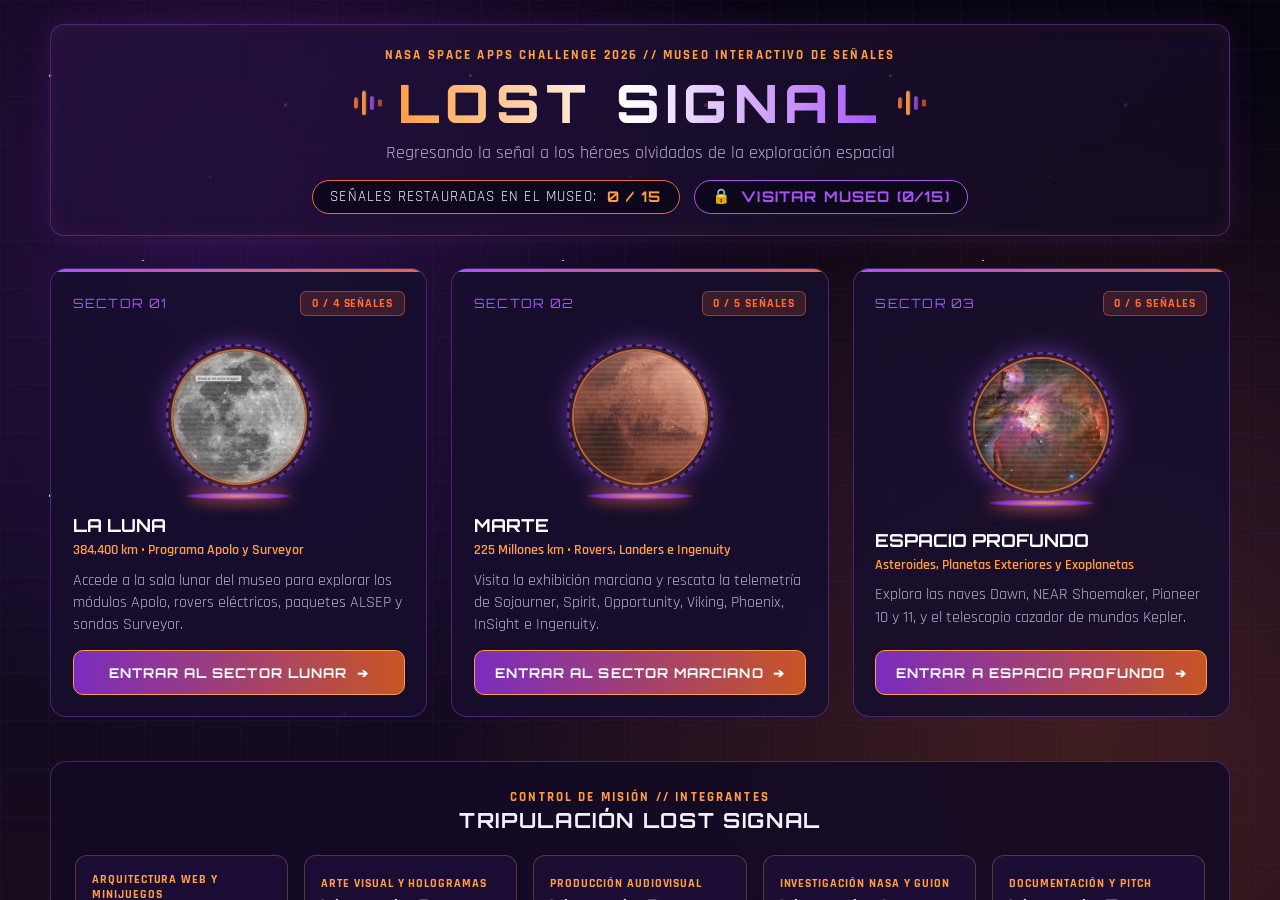
==== index.html @ a931e3d7 "Normaliza nombres de carpetas a minusculas para produccion" ====
<!DOCTYPE html>
<html lang="es">
<head>
    <meta charset="UTF-8">
    <meta http-equiv="refresh" content="0; url=Html/index.html">
    <title>Redirigiendo a Lost Signal...</title>
</head>
<body>
    <p>Cargando misión... Si no redirige automáticamente, <a href="Html/index.html">haz clic aquí</a>.</p>
</body>
</html>
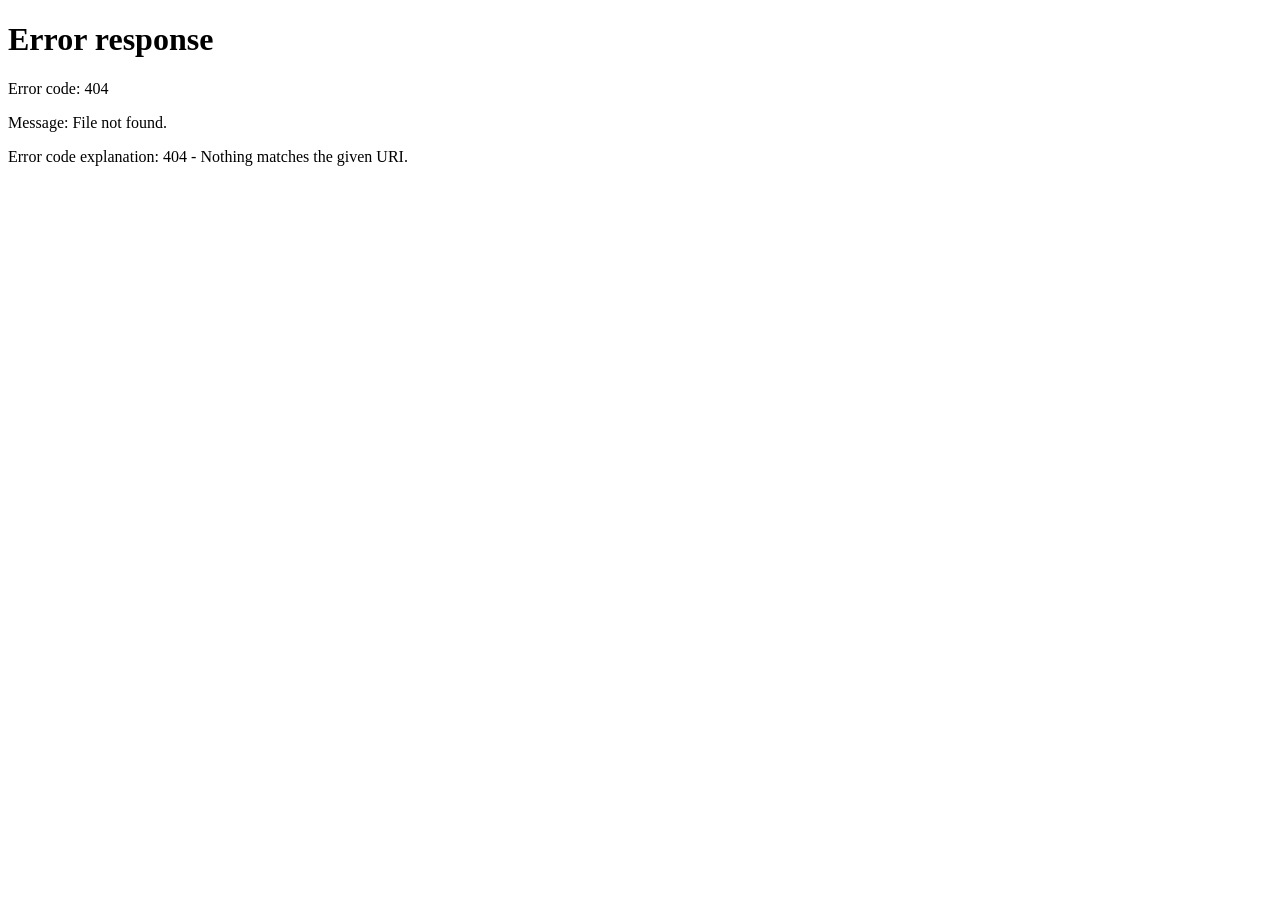
==== commit 6da157f1: "Simplifica index raiz a redireccion limpia" ====
--- a/index.html
+++ b/index.html
@@ -2,10 +2,13 @@
 <html lang="es">
 <head>
     <meta charset="UTF-8">
-    <meta http-equiv="refresh" content="0; url=Html/index.html">
-    <title>Redirigiendo a Lost Signal...</title>
+    <meta http-equiv="refresh" content="0; url=html/index.html">
+    <title>Lost Signal</title>
+    <script>
+        window.location.replace("html/index.html");
+    </script>
 </head>
 <body>
-    <p>Cargando misión... Si no redirige automáticamente, <a href="Html/index.html">haz clic aquí</a>.</p>
+    <p>Redirigiendo... Si no carga automáticamente, haz clic <a href="html/index.html">aquí</a>.</p>
 </body>
 </html>
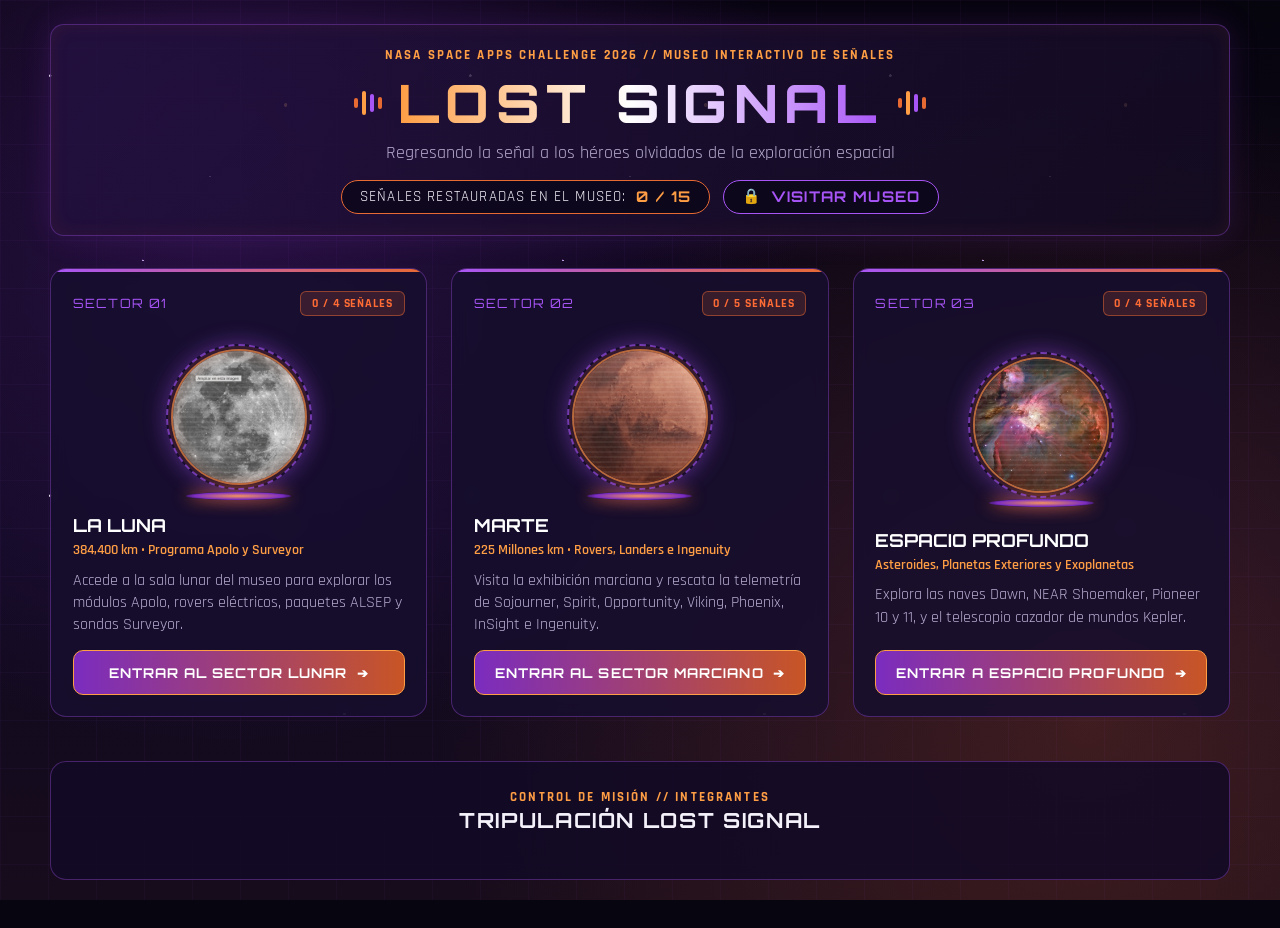
==== commit 026fbd5f: "Actualiza rutas de retorno en sector y museo html" ====
--- a/index.html
+++ b/index.html
@@ -1,14 +1,162 @@
 <!DOCTYPE html>
 <html lang="es">
 <head>
-    <meta charset="UTF-8">
-    <meta http-equiv="refresh" content="0; url=html/index.html">
-    <title>Lost Signal</title>
-    <script>
-        window.location.replace("html/index.html");
-    </script>
+  <meta charset="UTF-8" />
+  <meta name="viewport" content="width=device-width, initial-scale=1.0" />
+  <title>LOST SIGNAL | NASA Space Apps 2026</title>
+  <link rel="preconnect" href="https://fonts.googleapis.com" />
+  <link rel="preconnect" href="https://fonts.gstatic.com" crossorigin />
+  <link href="https://fonts.googleapis.com/css2?family=Orbitron:wght@600;800&family=Rajdhani:wght@500;600;700&display=swap" rel="stylesheet" />
+  <link rel="stylesheet" href="Css/base.css" />
+  <link rel="stylesheet" href="Css/hub.css" />
 </head>
 <body>
-    <p>Redirigiendo... Si no carga automáticamente, haz clic <a href="html/index.html">aquí</a>.</p>
+  <div class="space-bg" aria-hidden="true">
+    <div class="stars"></div>
+    <div class="nebula-glow"></div>
+  </div>
+
+  <main class="screen">
+    <header class="hud-header">
+      <div class="hud-tag">NASA SPACE APPS CHALLENGE 2026 // MUSEO INTERACTIVO DE SEÑALES</div>
+      <div class="brand-title">
+        <span class="wave-bars" aria-hidden="true"><i></i><i></i><i></i><i></i></span>
+        <h1>LOST SIGNAL</h1>
+        <span class="wave-bars" aria-hidden="true"><i></i><i></i><i></i><i></i></span>
+      </div>
+      <p class="subtitle">Regresando la señal a los héroes olvidados de la exploración espacial</p>
+
+      <div style="display: flex; flex-wrap: wrap; justify-content: center; align-items: center; gap: 0.85rem; margin-top: 1rem;">
+        <div class="progress-pill" style="margin-top: 0;">
+          <span>SEÑALES RESTAURADAS EN EL MUSEO:</span>
+          <strong id="global-progress">0 / 15</strong>
+        </div>
+
+        <a href="html/museo.html" id="btn-visit-museum" class="progress-pill" style="margin-top: 0; border-color: var(--purple-bright); color: var(--text-main); cursor: pointer; text-decoration: none;">
+          <span id="museum-btn-icon">🔒</span>
+          <strong id="museum-btn-text" style="color: var(--purple-bright);">VISITAR MUSEO</strong>
+        </a>
+      </div>
+    </header>
+
+    <section class="missions-grid" aria-label="Sectores del Museo Espacial">
+      <!-- SECTOR 01: LA LUNA -->
+      <article class="mission-card">
+        <div class="card-top">
+          <span class="mission-code">SECTOR 01</span>
+          <span class="status-badge lost" id="badge-luna">0 / 4 SEÑALES</span>
+        </div>
+
+        <div class="hologram-stage">
+          <div class="holo-ring"></div>
+          <div class="holo-avatar">
+            <img
+              src="Assets/Imagenes/Sectores/destino_luna.png"
+              alt="La Luna"
+              onload="this.nextElementSibling.style.display='none'"
+              onerror="this.style.display='none'"
+            />
+            <span class="fallback-icon">🌕</span>
+          </div>
+          <div class="holo-base"></div>
+        </div>
+
+        <div class="card-body">
+          <h2>LA LUNA</h2>
+          <p class="mission-meta">384,400 km • Programa Apolo y Surveyor</p>
+          <p class="mission-desc">
+            Accede a la sala lunar del museo para explorar los módulos Apolo, rovers eléctricos, paquetes ALSEP y sondas Surveyor.
+          </p>
+        </div>
+
+        <a href="html/sector.html?sector=luna" class="btn-mission">
+          <span>ENTRAR AL SECTOR LUNAR</span>
+          <span class="arrow">➔</span>
+        </a>
+      </article>
+
+      <!-- SECTOR 02: MARTE -->
+      <article class="mission-card">
+        <div class="card-top">
+          <span class="mission-code">SECTOR 02</span>
+          <span class="status-badge lost" id="badge-marte">0 / 5 SEÑALES</span>
+        </div>
+
+        <div class="hologram-stage">
+          <div class="holo-ring"></div>
+          <div class="holo-avatar">
+            <img
+              src="Assets/Imagenes/Sectores/destino_marte.png"
+              alt="Planeta Marte"
+              onload="this.nextElementSibling.style.display='none'"
+              onerror="this.style.display='none'"
+            />
+            <span class="fallback-icon">🔴</span>
+          </div>
+          <div class="holo-base"></div>
+        </div>
+
+        <div class="card-body">
+          <h2>MARTE</h2>
+          <p class="mission-meta">225 Millones km • Rovers, Landers e Ingenuity</p>
+          <p class="mission-desc">
+            Visita la exhibición marciana y rescata la telemetría de Sojourner, Spirit, Opportunity, Viking, Phoenix, InSight e Ingenuity.
+          </p>
+        </div>
+
+        <a href="html/sector.html?sector=marte" class="btn-mission">
+          <span>ENTRAR AL SECTOR MARCIANO</span>
+          <span class="arrow">➔</span>
+        </a>
+      </article>
+
+      <!-- SECTOR 03: ESPACIO PROFUNDO -->
+      <article class="mission-card">
+        <div class="card-top">
+          <span class="mission-code">SECTOR 03</span>
+          <span class="status-badge lost" id="badge-espacio">0 / 4 SEÑALES</span>
+        </div>
+
+        <div class="hologram-stage">
+          <div class="holo-ring"></div>
+          <div class="holo-avatar">
+            <img
+              src="Assets/Imagenes/Sectores/destino_espacio.png"
+              alt="Espacio Profundo"
+              onload="this.nextElementSibling.style.display='none'"
+              onerror="this.style.display='none'"
+            />
+            <span class="fallback-icon">🛰️</span>
+          </div>
+          <div class="holo-base"></div>
+        </div>
+
+        <div class="card-body">
+          <h2>ESPACIO PROFUNDO</h2>
+          <p class="mission-meta">Asteroides, Planetas Exteriores y Exoplanetas</p>
+          <p class="mission-desc">
+            Explora las naves Dawn, NEAR Shoemaker, Pioneer 10 y 11, y el telescopio cazador de mundos Kepler.
+          </p>
+        </div>
+
+        <a href="html/sector.html?sector=espacio" class="btn-mission">
+          <span>ENTRAR A ESPACIO PROFUNDO</span>
+          <span class="arrow">➔</span>
+        </a>
+      </article>
+    </section>
+
+    <!-- TRIPULACIÓN LOST SIGNAL -->
+    <section class="team-section" aria-label="Tripulación Lost Signal">
+      <div class="team-header">
+        <span class="hud-tag">CONTROL DE MISIÓN // INTEGRANTES</span>
+        <h2>TRIPULACIÓN LOST SIGNAL</h2>
+      </div>
+      <div class="team-grid" id="team-grid"></div>
+    </section>
+  </main>
+
+  <script src="js/data.js"></script>
+  <script src="js/hub.js"></script>
 </body>
 </html>
--- a/Css/base.css
+++ b/Css/base.css
@@ -0,0 +1,335 @@
+:root {
+  --bg-deep: #070510;
+  --panel-bg: rgba(23, 14, 46, 0.86);
+  --panel-border: rgba(157, 78, 221, 0.38);
+
+  --purple-dark: #241142;
+  --purple-main: #7b2cbf;
+  --purple-bright: #a855f7;
+  --purple-glow: rgba(168, 85, 247, 0.45);
+
+  --earth-terracotta: #c85525;
+  --orange-mars: #e86a33;
+  --orange-amber: #ff9e44;
+  --orange-glow: rgba(232, 106, 51, 0.45);
+
+  --sector-accent: var(--orange-amber);
+  --sector-secondary: var(--purple-bright);
+  --sector-border: var(--orange-mars);
+  --sector-glow: rgba(232, 106, 51, 0.32);
+  --nebula-a: rgba(123, 44, 191, 0.28);
+  --nebula-b: rgba(200, 85, 37, 0.24);
+
+  --status-lost: #ff6b35;
+  --status-ok: #2ec4b6;
+  --text-main: #f4f1fa;
+  --text-muted: #b8add1;
+
+  --font-display: 'Orbitron', 'Segoe UI', sans-serif;
+  --font-body: 'Rajdhani', system-ui, -apple-system, sans-serif;
+}
+
+* {
+  box-sizing: border-box;
+  margin: 0;
+  padding: 0;
+}
+
+body {
+  background-color: var(--bg-deep);
+  color: var(--text-main);
+  font-family: var(--font-body);
+  min-height: 100vh;
+  overflow-x: hidden;
+  position: relative;
+}
+
+a {
+  text-decoration: none;
+}
+
+.space-bg {
+  position: fixed;
+  inset: 0;
+  z-index: -1;
+  background:
+    radial-gradient(circle at 18% 20%, var(--nebula-a), transparent 45%),
+    radial-gradient(circle at 85% 80%, var(--nebula-b), transparent 50%),
+    linear-gradient(180deg, #06040d 0%, #100921 60%, #170c1c 100%);
+}
+
+.stars {
+  position: absolute;
+  inset: 0;
+  background-image:
+    radial-gradient(1.5px 1.5px at 12% 18%, #ffffff 80%, transparent),
+    radial-gradient(1px 1px at 34% 62%, #d8b4fe 80%, transparent),
+    radial-gradient(2px 2px at 68% 25%, #fdba74 80%, transparent),
+    radial-gradient(1.5px 1.5px at 82% 70%, #ffffff 80%, transparent),
+    radial-gradient(1px 1px at 50% 42%, #e9d5ff 80%, transparent);
+  background-size: 420px 420px;
+  opacity: 0.85;
+}
+
+.nebula-glow {
+  position: absolute;
+  inset: 0;
+  background-image:
+    linear-gradient(rgba(168, 85, 247, 0.04) 1px, transparent 1px),
+    linear-gradient(90deg, rgba(168, 85, 247, 0.04) 1px, transparent 1px);
+  background-size: 48px 48px;
+}
+
+.screen {
+  width: 100%;
+  max-width: 1220px;
+  margin: 0 auto;
+  padding: 1.5rem 1.25rem 3rem;
+}
+
+.hidden {
+  display: none !important;
+}
+
+.hud-tag {
+  font-size: 0.84rem;
+  letter-spacing: 0.16em;
+  color: var(--sector-accent);
+  font-weight: 700;
+  margin-bottom: 0.4rem;
+}
+
+.progress-pill {
+  display: inline-flex;
+  align-items: center;
+  gap: 0.6rem;
+  margin-top: 1rem;
+  padding: 0.4rem 1.1rem;
+  border-radius: 999px;
+  background: rgba(12, 7, 26, 0.85);
+  border: 1px solid var(--sector-border);
+  font-size: 0.92rem;
+  letter-spacing: 0.08em;
+}
+
+.progress-pill.compact {
+  margin-top: 0;
+}
+
+.progress-pill strong {
+  color: var(--sector-accent);
+  font-family: var(--font-display);
+}
+
+.status-badge {
+  font-size: 0.76rem;
+  font-weight: 700;
+  letter-spacing: 0.08em;
+  padding: 0.25rem 0.65rem;
+  border-radius: 6px;
+}
+
+.status-badge.lost {
+  background: rgba(232, 106, 51, 0.16);
+  color: var(--status-lost);
+  border: 1px solid rgba(232, 106, 51, 0.5);
+}
+
+.status-badge.restored {
+  background: rgba(46, 196, 182, 0.16);
+  color: var(--status-ok);
+  border: 1px solid var(--status-ok);
+}
+
+.btn-mission {
+  width: 100%;
+  padding: 0.8rem 1rem;
+  border: 1px solid var(--sector-accent);
+  border-radius: 10px;
+  background: linear-gradient(90deg, var(--purple-main) 0%, var(--earth-terracotta) 100%);
+  color: #ffffff;
+  font-family: var(--font-display);
+  font-size: 0.84rem;
+  font-weight: 700;
+  letter-spacing: 0.08em;
+  cursor: pointer;
+  display: flex;
+  align-items: center;
+  justify-content: center;
+  gap: 0.6rem;
+  transition: filter 0.2s ease, transform 0.15s ease, box-shadow 0.2s ease;
+}
+
+.btn-mission:hover {
+  filter: brightness(1.15);
+  box-shadow: 0 0 20px var(--sector-glow);
+  transform: scale(1.01);
+}
+
+.btn-back {
+  display: inline-flex;
+  align-items: center;
+  gap: 0.4rem;
+  padding: 0.55rem 1rem;
+  border-radius: 9px;
+  border: 1px solid var(--sector-secondary);
+  background: rgba(36, 17, 66, 0.85);
+  color: #fff;
+  font-family: var(--font-display);
+  font-size: 0.8rem;
+  cursor: pointer;
+  transition: border-color 0.2s, background 0.2s;
+}
+
+.btn-back:hover {
+  border-color: var(--sector-accent);
+  background: rgba(123, 44, 191, 0.45);
+}
+
+.missions-grid {
+  display: grid;
+  grid-template-columns: repeat(auto-fit, minmax(300px, 1fr));
+  gap: 1.5rem;
+}
+
+.mission-card {
+  background: var(--panel-bg);
+  border: 1px solid var(--panel-border);
+  border-radius: 16px;
+  padding: 1.35rem;
+  display: flex;
+  flex-direction: column;
+  justify-content: space-between;
+  backdrop-filter: blur(8px);
+  transition: transform 0.28s ease, border-color 0.28s ease, box-shadow 0.28s ease;
+  position: relative;
+  overflow: hidden;
+}
+
+.mission-card::before {
+  content: "";
+  position: absolute;
+  top: 0;
+  left: 0;
+  right: 0;
+  height: 3px;
+  background: linear-gradient(90deg, var(--sector-secondary), var(--sector-border));
+}
+
+.mission-card:hover {
+  transform: translateY(-6px);
+  border-color: var(--sector-accent);
+  box-shadow: 0 12px 32px rgba(123, 44, 191, 0.35), 0 0 18px var(--sector-glow);
+}
+
+.card-top {
+  display: flex;
+  justify-content: space-between;
+  align-items: center;
+  margin-bottom: 1rem;
+}
+
+.mission-code {
+  font-family: var(--font-display);
+  font-size: 0.8rem;
+  color: var(--sector-secondary);
+  letter-spacing: 0.1em;
+}
+
+.hologram-stage {
+  position: relative;
+  height: 165px;
+  display: flex;
+  align-items: center;
+  justify-content: center;
+  margin: 0.2rem 0 0.9rem;
+}
+
+.holo-ring {
+  position: absolute;
+  width: 146px;
+  height: 146px;
+  border-radius: 50%;
+  border: 2px dashed rgba(168, 85, 247, 0.65);
+  box-shadow: 0 0 22px var(--purple-glow), inset 0 0 18px var(--sector-glow);
+  animation: spinRing 18s linear infinite;
+  pointer-events: none;
+  z-index: 2;
+}
+
+@keyframes spinRing {
+  to { transform: rotate(360deg); }
+}
+
+.holo-avatar {
+  width: 136px;
+  height: 136px;
+  border-radius: 50%;
+  display: flex;
+  align-items: center;
+  justify-content: center;
+  position: relative;
+  overflow: hidden;
+  background: radial-gradient(circle, rgba(168, 85, 247, 0.28) 0%, rgba(200, 85, 37, 0.22) 100%);
+  border: 2px solid rgba(255, 158, 68, 0.6);
+  box-shadow: inset 0 0 16px rgba(0, 0, 0, 0.65);
+}
+
+.holo-avatar::after {
+  content: "";
+  position: absolute;
+  inset: 0;
+  border-radius: 50%;
+  background: repeating-linear-gradient(
+    0deg,
+    rgba(255, 255, 255, 0.06) 0px,
+    rgba(255, 255, 255, 0.06) 2px,
+    transparent 2px,
+    transparent 5px
+  );
+  pointer-events: none;
+}
+
+.holo-avatar img {
+  width: 100%;
+  height: 100%;
+  object-fit: cover;
+  transform: scale(1.24);
+  display: block;
+}
+
+.fallback-icon {
+  font-size: 3.1rem;
+  filter: drop-shadow(0 0 12px var(--sector-accent));
+}
+
+.holo-base {
+  position: absolute;
+  bottom: 0;
+  width: 105px;
+  height: 8px;
+  border-radius: 50%;
+  background: radial-gradient(ellipse at center, var(--sector-accent) 0%, var(--purple-main) 60%, transparent 80%);
+  box-shadow: 0 0 16px var(--sector-border);
+}
+
+.card-body h2 {
+  font-family: var(--font-display);
+  font-size: 1.12rem;
+  color: #ffffff;
+  margin-bottom: 0.3rem;
+}
+
+.mission-meta {
+  font-size: 0.88rem;
+  color: var(--sector-accent);
+  font-weight: 600;
+  margin-bottom: 0.65rem;
+}
+
+.mission-desc {
+  font-size: 1rem;
+  line-height: 1.4;
+  color: var(--text-muted);
+  margin-bottom: 0.85rem;
+}
--- a/Css/hub.css
+++ b/Css/hub.css
@@ -0,0 +1,119 @@
+.hud-header {
+  text-align: center;
+  margin-bottom: 2rem;
+  padding: 1.35rem;
+  border: 1px solid var(--panel-border);
+  border-radius: 14px;
+  background: linear-gradient(135deg, rgba(36, 17, 66, 0.78), rgba(20, 12, 34, 0.88));
+  box-shadow: 0 0 30px rgba(123, 44, 191, 0.2), inset 0 0 20px rgba(232, 106, 51, 0.08);
+}
+
+.brand-title {
+  display: flex;
+  align-items: center;
+  justify-content: center;
+  gap: 1rem;
+}
+
+.brand-title h1 {
+  font-family: var(--font-display);
+  font-size: clamp(2rem, 5vw, 3.3rem);
+  font-weight: 800;
+  letter-spacing: 0.12em;
+  background: linear-gradient(90deg, var(--orange-amber) 0%, #ffffff 48%, var(--purple-bright) 100%);
+  -webkit-background-clip: text;
+  background-clip: text;
+  -webkit-text-fill-color: transparent;
+}
+
+.wave-bars {
+  display: inline-flex;
+  align-items: center;
+  gap: 4px;
+  height: 28px;
+}
+
+.wave-bars i {
+  display: block;
+  width: 4px;
+  border-radius: 2px;
+  background: var(--orange-mars);
+  animation: pulseWave 1.4s ease-in-out infinite;
+}
+
+.wave-bars i:nth-child(1) { height: 10px; }
+.wave-bars i:nth-child(2) { height: 24px; background: var(--orange-amber); animation-delay: 0.2s; }
+.wave-bars i:nth-child(3) { height: 18px; background: var(--purple-bright); animation-delay: 0.4s; }
+.wave-bars i:nth-child(4) { height: 12px; animation-delay: 0.6s; }
+
+@keyframes pulseWave {
+  0%, 100% { transform: scaleY(0.6); opacity: 0.7; }
+  50% { transform: scaleY(1.15); opacity: 1; }
+}
+
+.subtitle {
+  font-size: 1.15rem;
+  color: var(--text-muted);
+  margin-top: 0.3rem;
+}
+
+.team-section {
+  margin-top: 2.75rem;
+  padding: 1.5rem;
+  border-radius: 16px;
+  background: rgba(18, 10, 38, 0.85);
+  border: 1px solid var(--panel-border);
+}
+
+.team-header {
+  text-align: center;
+  margin-bottom: 1.35rem;
+}
+
+.team-header h2 {
+  font-family: var(--font-display);
+  font-size: 1.3rem;
+  letter-spacing: 0.08em;
+}
+
+.team-grid {
+  display: grid;
+  grid-template-columns: repeat(auto-fit, minmax(210px, 1fr));
+  gap: 1rem;
+}
+
+.team-card {
+  padding: 1rem;
+  border-radius: 12px;
+  background: rgba(36, 17, 66, 0.55);
+  border: 1px solid rgba(255, 158, 68, 0.28);
+  transition: border-color 0.2s ease, transform 0.2s ease;
+}
+
+.team-card:hover {
+  border-color: var(--orange-amber);
+  transform: translateY(-3px);
+}
+
+.team-role {
+  display: inline-block;
+  font-size: 0.74rem;
+  font-weight: 700;
+  letter-spacing: 0.08em;
+  color: var(--orange-amber);
+  text-transform: uppercase;
+  margin-bottom: 0.25rem;
+}
+
+.team-card h3 {
+  font-family: var(--font-display);
+  font-size: 0.98rem;
+  color: #ffffff;
+  margin-bottom: 0.35rem;
+}
+
+.team-card p {
+  font-size: 0.92rem;
+  color: var(--text-muted);
+  line-height: 1.35;
+}
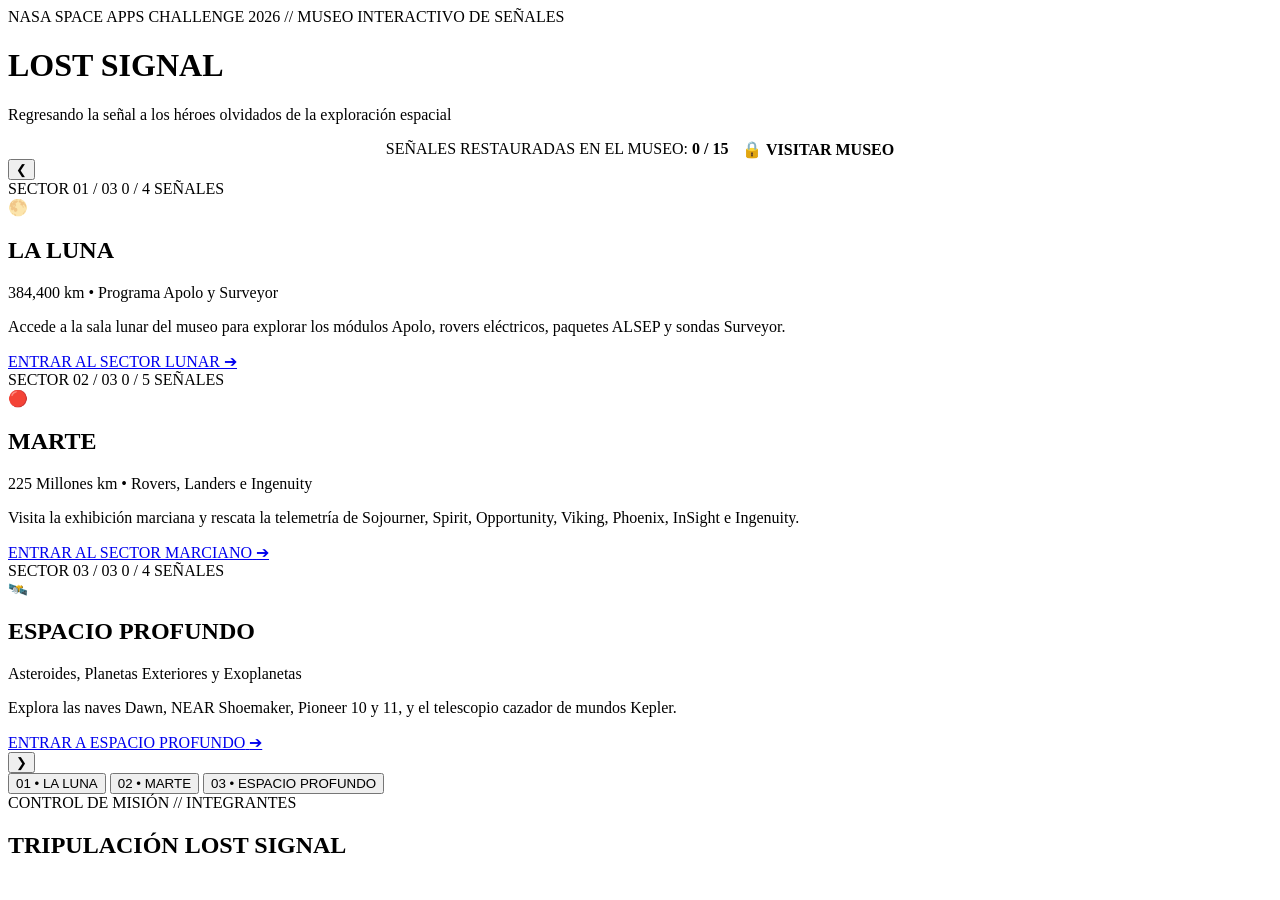
==== commit a05fe799: "feat(hub): implementar carrusel de sectores 1 a la vez con controles y soporte táctil" ====
--- a/index.html
+++ b/index.html
@@ -7,8 +7,8 @@
   <link rel="preconnect" href="https://fonts.googleapis.com" />
   <link rel="preconnect" href="https://fonts.gstatic.com" crossorigin />
   <link href="https://fonts.googleapis.com/css2?family=Orbitron:wght@600;800&family=Rajdhani:wght@500;600;700&display=swap" rel="stylesheet" />
-  <link rel="stylesheet" href="Css/base.css" />
-  <link rel="stylesheet" href="Css/hub.css" />
+  <link rel="stylesheet" href="css/base.css" />
+  <link rel="stylesheet" href="css/hub.css" />
 </head>
 <body>
   <div class="space-bg" aria-hidden="true">
@@ -39,111 +39,132 @@
       </div>
     </header>
 
-    <section class="missions-grid" aria-label="Sectores del Museo Espacial">
-      <!-- SECTOR 01: LA LUNA -->
-      <article class="mission-card">
-        <div class="card-top">
-          <span class="mission-code">SECTOR 01</span>
-          <span class="status-badge lost" id="badge-luna">0 / 4 SEÑALES</span>
+    <!-- CARRUSEL DE SECTORES -->
+    <section class="sector-carousel" aria-label="Sectores del Museo Espacial">
+      <div class="carousel-controls-wrapper">
+        <button type="button" class="carousel-btn prev" id="carousel-prev" aria-label="Sector anterior">
+          ❮
+        </button>
+
+        <div class="carousel-viewport" id="carousel-viewport">
+          <div class="carousel-track" id="carousel-track">
+            <!-- SECTOR 01: LA LUNA -->
+            <article class="mission-card">
+              <div class="card-top">
+                <span class="mission-code">SECTOR 01 / 03</span>
+                <span class="status-badge lost" id="badge-luna">0 / 4 SEÑALES</span>
+              </div>
+
+              <div class="hologram-stage">
+                <div class="holo-ring"></div>
+                <div class="holo-avatar">
+                  <img
+                    src="assets/Imagenes/sectores/destino_luna.png"
+                    alt="La Luna"
+                    onload="this.nextElementSibling.style.display='none'"
+                    onerror="this.style.display='none'"
+                  />
+                  <span class="fallback-icon">🌕</span>
+                </div>
+                <div class="holo-base"></div>
+              </div>
+
+              <div class="card-body">
+                <h2>LA LUNA</h2>
+                <p class="mission-meta">384,400 km • Programa Apolo y Surveyor</p>
+                <p class="mission-desc">
+                  Accede a la sala lunar del museo para explorar los módulos Apolo, rovers eléctricos, paquetes ALSEP y sondas Surveyor.
+                </p>
+              </div>
+
+              <a href="html/sector.html?sector=luna" class="btn-mission">
+                <span>ENTRAR AL SECTOR LUNAR</span>
+                <span class="arrow">➔</span>
+              </a>
+            </article>
+
+            <!-- SECTOR 02: MARTE -->
+            <article class="mission-card">
+              <div class="card-top">
+                <span class="mission-code">SECTOR 02 / 03</span>
+                <span class="status-badge lost" id="badge-marte">0 / 5 SEÑALES</span>
+              </div>
+
+              <div class="hologram-stage">
+                <div class="holo-ring"></div>
+                <div class="holo-avatar">
+                  <img
+                    src="assets/Imagenes/sectores/destino_marte.png"
+                    alt="Planeta Marte"
+                    onload="this.nextElementSibling.style.display='none'"
+                    onerror="this.style.display='none'"
+                  />
+                  <span class="fallback-icon">🔴</span>
+                </div>
+                <div class="holo-base"></div>
+              </div>
+
+              <div class="card-body">
+                <h2>MARTE</h2>
+                <p class="mission-meta">225 Millones km • Rovers, Landers e Ingenuity</p>
+                <p class="mission-desc">
+                  Visita la exhibición marciana y rescata la telemetría de Sojourner, Spirit, Opportunity, Viking, Phoenix, InSight e Ingenuity.
+                </p>
+              </div>
+
+              <a href="html/sector.html?sector=marte" class="btn-mission">
+                <span>ENTRAR AL SECTOR MARCIANO</span>
+                <span class="arrow">➔</span>
+              </a>
+            </article>
+
+            <!-- SECTOR 03: ESPACIO PROFUNDO -->
+            <article class="mission-card">
+              <div class="card-top">
+                <span class="mission-code">SECTOR 03 / 03</span>
+                <span class="status-badge lost" id="badge-espacio">0 / 4 SEÑALES</span>
+              </div>
+
+              <div class="hologram-stage">
+                <div class="holo-ring"></div>
+                <div class="holo-avatar">
+                  <img
+                    src="assets/Imagenes/sectores/destino_espacio.png"
+                    alt="Espacio Profundo"
+                    onload="this.nextElementSibling.style.display='none'"
+                    onerror="this.style.display='none'"
+                  />
+                  <span class="fallback-icon">🛰️</span>
+                </div>
+                <div class="holo-base"></div>
+              </div>
+
+              <div class="card-body">
+                <h2>ESPACIO PROFUNDO</h2>
+                <p class="mission-meta">Asteroides, Planetas Exteriores y Exoplanetas</p>
+                <p class="mission-desc">
+                  Explora las naves Dawn, NEAR Shoemaker, Pioneer 10 y 11, y el telescopio cazador de mundos Kepler.
+                </p>
+              </div>
+
+              <a href="html/sector.html?sector=espacio" class="btn-mission">
+                <span>ENTRAR A ESPACIO PROFUNDO</span>
+                <span class="arrow">➔</span>
+              </a>
+            </article>
+          </div>
         </div>
 
-        <div class="hologram-stage">
-          <div class="holo-ring"></div>
-          <div class="holo-avatar">
-            <img
-              src="Assets/Imagenes/Sectores/destino_luna.png"
-              alt="La Luna"
-              onload="this.nextElementSibling.style.display='none'"
-              onerror="this.style.display='none'"
-            />
-            <span class="fallback-icon">🌕</span>
-          </div>
-          <div class="holo-base"></div>
-        </div>
+        <button type="button" class="carousel-btn next" id="carousel-next" aria-label="Siguiente sector">
+          ❯
+        </button>
+      </div>
 
-        <div class="card-body">
-          <h2>LA LUNA</h2>
-          <p class="mission-meta">384,400 km • Programa Apolo y Surveyor</p>
-          <p class="mission-desc">
-            Accede a la sala lunar del museo para explorar los módulos Apolo, rovers eléctricos, paquetes ALSEP y sondas Surveyor.
-          </p>
-        </div>
-
-        <a href="html/sector.html?sector=luna" class="btn-mission">
-          <span>ENTRAR AL SECTOR LUNAR</span>
-          <span class="arrow">➔</span>
-        </a>
-      </article>
-
-      <!-- SECTOR 02: MARTE -->
-      <article class="mission-card">
-        <div class="card-top">
-          <span class="mission-code">SECTOR 02</span>
-          <span class="status-badge lost" id="badge-marte">0 / 5 SEÑALES</span>
-        </div>
-
-        <div class="hologram-stage">
-          <div class="holo-ring"></div>
-          <div class="holo-avatar">
-            <img
-              src="Assets/Imagenes/Sectores/destino_marte.png"
-              alt="Planeta Marte"
-              onload="this.nextElementSibling.style.display='none'"
-              onerror="this.style.display='none'"
-            />
-            <span class="fallback-icon">🔴</span>
-          </div>
-          <div class="holo-base"></div>
-        </div>
-
-        <div class="card-body">
-          <h2>MARTE</h2>
-          <p class="mission-meta">225 Millones km • Rovers, Landers e Ingenuity</p>
-          <p class="mission-desc">
-            Visita la exhibición marciana y rescata la telemetría de Sojourner, Spirit, Opportunity, Viking, Phoenix, InSight e Ingenuity.
-          </p>
-        </div>
-
-        <a href="html/sector.html?sector=marte" class="btn-mission">
-          <span>ENTRAR AL SECTOR MARCIANO</span>
-          <span class="arrow">➔</span>
-        </a>
-      </article>
-
-      <!-- SECTOR 03: ESPACIO PROFUNDO -->
-      <article class="mission-card">
-        <div class="card-top">
-          <span class="mission-code">SECTOR 03</span>
-          <span class="status-badge lost" id="badge-espacio">0 / 4 SEÑALES</span>
-        </div>
-
-        <div class="hologram-stage">
-          <div class="holo-ring"></div>
-          <div class="holo-avatar">
-            <img
-              src="Assets/Imagenes/Sectores/destino_espacio.png"
-              alt="Espacio Profundo"
-              onload="this.nextElementSibling.style.display='none'"
-              onerror="this.style.display='none'"
-            />
-            <span class="fallback-icon">🛰️</span>
-          </div>
-          <div class="holo-base"></div>
-        </div>
-
-        <div class="card-body">
-          <h2>ESPACIO PROFUNDO</h2>
-          <p class="mission-meta">Asteroides, Planetas Exteriores y Exoplanetas</p>
-          <p class="mission-desc">
-            Explora las naves Dawn, NEAR Shoemaker, Pioneer 10 y 11, y el telescopio cazador de mundos Kepler.
-          </p>
-        </div>
-
-        <a href="html/sector.html?sector=espacio" class="btn-mission">
-          <span>ENTRAR A ESPACIO PROFUNDO</span>
-          <span class="arrow">➔</span>
-        </a>
-      </article>
+      <div class="carousel-indicators" role="tablist" aria-label="Seleccionar sector">
+        <button type="button" class="indicator-pill active" data-index="0">01 • LA LUNA</button>
+        <button type="button" class="indicator-pill" data-index="1">02 • MARTE</button>
+        <button type="button" class="indicator-pill" data-index="2">03 • ESPACIO PROFUNDO</button>
+      </div>
     </section>
 
     <!-- TRIPULACIÓN LOST SIGNAL -->
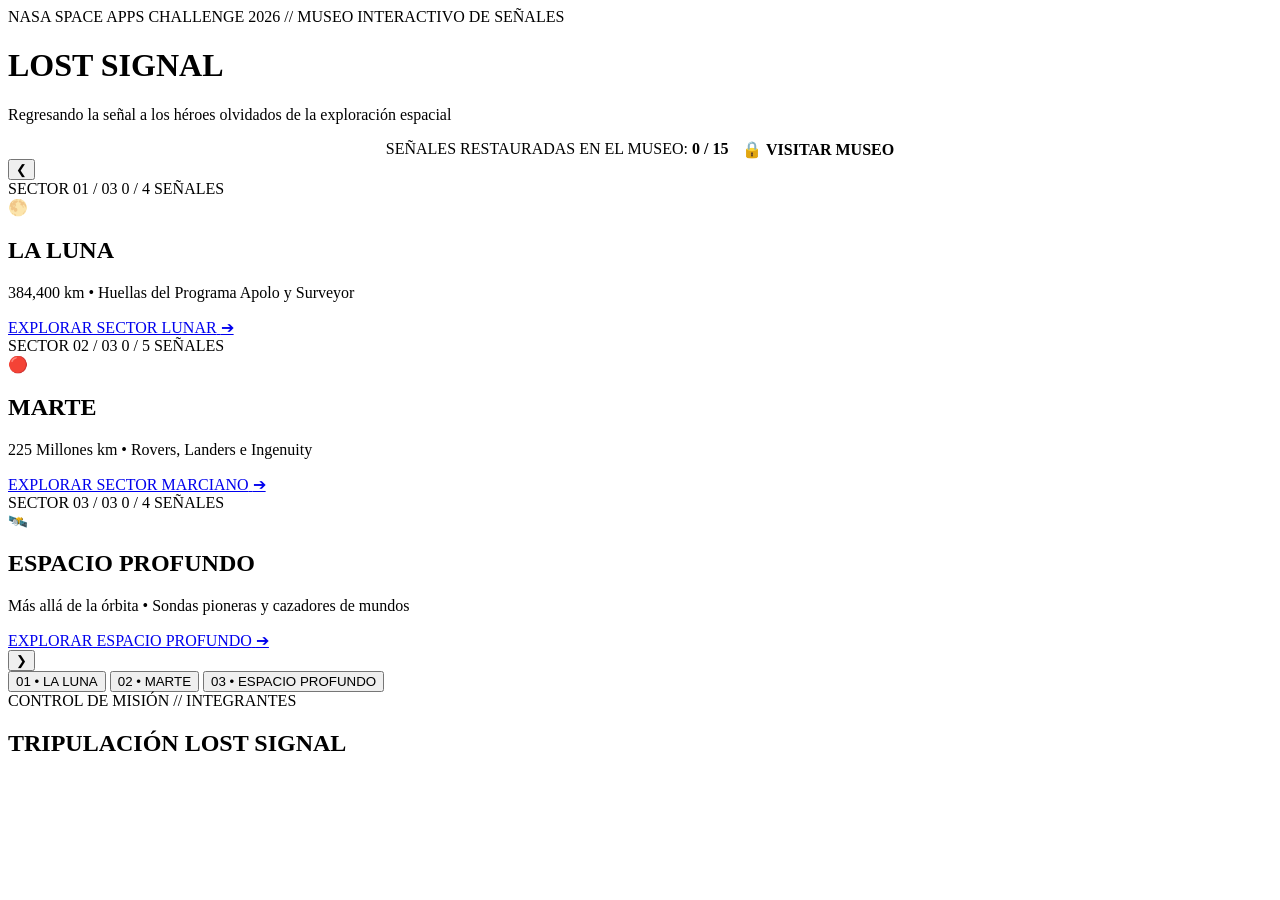
==== commit 2831ce08: "Se actualizo el index y su css para hacerlo mas estetico" ====
--- a/index.html
+++ b/index.html
@@ -8,7 +8,7 @@
   <link rel="preconnect" href="https://fonts.gstatic.com" crossorigin />
   <link href="https://fonts.googleapis.com/css2?family=Orbitron:wght@600;800&family=Rajdhani:wght@500;600;700&display=swap" rel="stylesheet" />
   <link rel="stylesheet" href="css/base.css" />
-  <link rel="stylesheet" href="css/hub.css" />
+  <link rel="stylesheet" href="css/hub.css?v=3" />
 </head>
 <body>
   <div class="space-bg" aria-hidden="true">
@@ -39,7 +39,7 @@
       </div>
     </header>
 
-    <!-- CARRUSEL DE SECTORES -->
+    <!-- CARRUSEL DE PLANETAS GIGANTES -->
     <section class="sector-carousel" aria-label="Sectores del Museo Espacial">
       <div class="carousel-controls-wrapper">
         <button type="button" class="carousel-btn prev" id="carousel-prev" aria-label="Sector anterior">
@@ -48,16 +48,18 @@
 
         <div class="carousel-viewport" id="carousel-viewport">
           <div class="carousel-track" id="carousel-track">
+            
             <!-- SECTOR 01: LA LUNA -->
-            <article class="mission-card">
-              <div class="card-top">
+            <article class="planet-slide">
+              <div class="planet-hud-meta">
                 <span class="mission-code">SECTOR 01 / 03</span>
                 <span class="status-badge lost" id="badge-luna">0 / 4 SEÑALES</span>
               </div>
 
-              <div class="hologram-stage">
-                <div class="holo-ring"></div>
-                <div class="holo-avatar">
+              <div class="giant-planet-stage">
+                <div class="planet-orbit-ring"></div>
+                <div class="planet-orbit-ring inner"></div>
+                <div class="planet-sphere">
                   <img
                     src="assets/Imagenes/sectores/destino_luna.png"
                     alt="La Luna"
@@ -66,33 +68,30 @@
                   />
                   <span class="fallback-icon">🌕</span>
                 </div>
-                <div class="holo-base"></div>
+                <div class="planet-base-glow"></div>
               </div>
 
-              <div class="card-body">
+              <div class="planet-info">
                 <h2>LA LUNA</h2>
-                <p class="mission-meta">384,400 km • Programa Apolo y Surveyor</p>
-                <p class="mission-desc">
-                  Accede a la sala lunar del museo para explorar los módulos Apolo, rovers eléctricos, paquetes ALSEP y sondas Surveyor.
-                </p>
+                <p class="planet-hook">384,400 km • Huellas del Programa Apolo y Surveyor</p>
+                <a href="html/sector.html?sector=luna" class="btn-mission planet-cta">
+                  <span>EXPLORAR SECTOR LUNAR</span>
+                  <span class="arrow">➔</span>
+                </a>
               </div>
-
-              <a href="html/sector.html?sector=luna" class="btn-mission">
-                <span>ENTRAR AL SECTOR LUNAR</span>
-                <span class="arrow">➔</span>
-              </a>
             </article>
 
             <!-- SECTOR 02: MARTE -->
-            <article class="mission-card">
-              <div class="card-top">
+            <article class="planet-slide">
+              <div class="planet-hud-meta">
                 <span class="mission-code">SECTOR 02 / 03</span>
                 <span class="status-badge lost" id="badge-marte">0 / 5 SEÑALES</span>
               </div>
 
-              <div class="hologram-stage">
-                <div class="holo-ring"></div>
-                <div class="holo-avatar">
+              <div class="giant-planet-stage">
+                <div class="planet-orbit-ring"></div>
+                <div class="planet-orbit-ring inner"></div>
+                <div class="planet-sphere">
                   <img
                     src="assets/Imagenes/sectores/destino_marte.png"
                     alt="Planeta Marte"
@@ -101,33 +100,30 @@
                   />
                   <span class="fallback-icon">🔴</span>
                 </div>
-                <div class="holo-base"></div>
+                <div class="planet-base-glow"></div>
               </div>
 
-              <div class="card-body">
+              <div class="planet-info">
                 <h2>MARTE</h2>
-                <p class="mission-meta">225 Millones km • Rovers, Landers e Ingenuity</p>
-                <p class="mission-desc">
-                  Visita la exhibición marciana y rescata la telemetría de Sojourner, Spirit, Opportunity, Viking, Phoenix, InSight e Ingenuity.
-                </p>
+                <p class="planet-hook">225 Millones km • Rovers, Landers e Ingenuity</p>
+                <a href="html/sector.html?sector=marte" class="btn-mission planet-cta">
+                  <span>EXPLORAR SECTOR MARCIANO</span>
+                  <span class="arrow">➔</span>
+                </a>
               </div>
-
-              <a href="html/sector.html?sector=marte" class="btn-mission">
-                <span>ENTRAR AL SECTOR MARCIANO</span>
-                <span class="arrow">➔</span>
-              </a>
             </article>
 
             <!-- SECTOR 03: ESPACIO PROFUNDO -->
-            <article class="mission-card">
-              <div class="card-top">
+            <article class="planet-slide">
+              <div class="planet-hud-meta">
                 <span class="mission-code">SECTOR 03 / 03</span>
                 <span class="status-badge lost" id="badge-espacio">0 / 4 SEÑALES</span>
               </div>
 
-              <div class="hologram-stage">
-                <div class="holo-ring"></div>
-                <div class="holo-avatar">
+              <div class="giant-planet-stage">
+                <div class="planet-orbit-ring"></div>
+                <div class="planet-orbit-ring inner"></div>
+                <div class="planet-sphere">
                   <img
                     src="assets/Imagenes/sectores/destino_espacio.png"
                     alt="Espacio Profundo"
@@ -136,22 +132,19 @@
                   />
                   <span class="fallback-icon">🛰️</span>
                 </div>
-                <div class="holo-base"></div>
+                <div class="planet-base-glow"></div>
               </div>
 
-              <div class="card-body">
+              <div class="planet-info">
                 <h2>ESPACIO PROFUNDO</h2>
-                <p class="mission-meta">Asteroides, Planetas Exteriores y Exoplanetas</p>
-                <p class="mission-desc">
-                  Explora las naves Dawn, NEAR Shoemaker, Pioneer 10 y 11, y el telescopio cazador de mundos Kepler.
-                </p>
+                <p class="planet-hook">Más allá de la órbita • Sondas pioneras y cazadores de mundos</p>
+                <a href="html/sector.html?sector=espacio" class="btn-mission planet-cta">
+                  <span>EXPLORAR ESPACIO PROFUNDO</span>
+                  <span class="arrow">➔</span>
+                </a>
               </div>
+            </article>
 
-              <a href="html/sector.html?sector=espacio" class="btn-mission">
-                <span>ENTRAR A ESPACIO PROFUNDO</span>
-                <span class="arrow">➔</span>
-              </a>
-            </article>
           </div>
         </div>
 
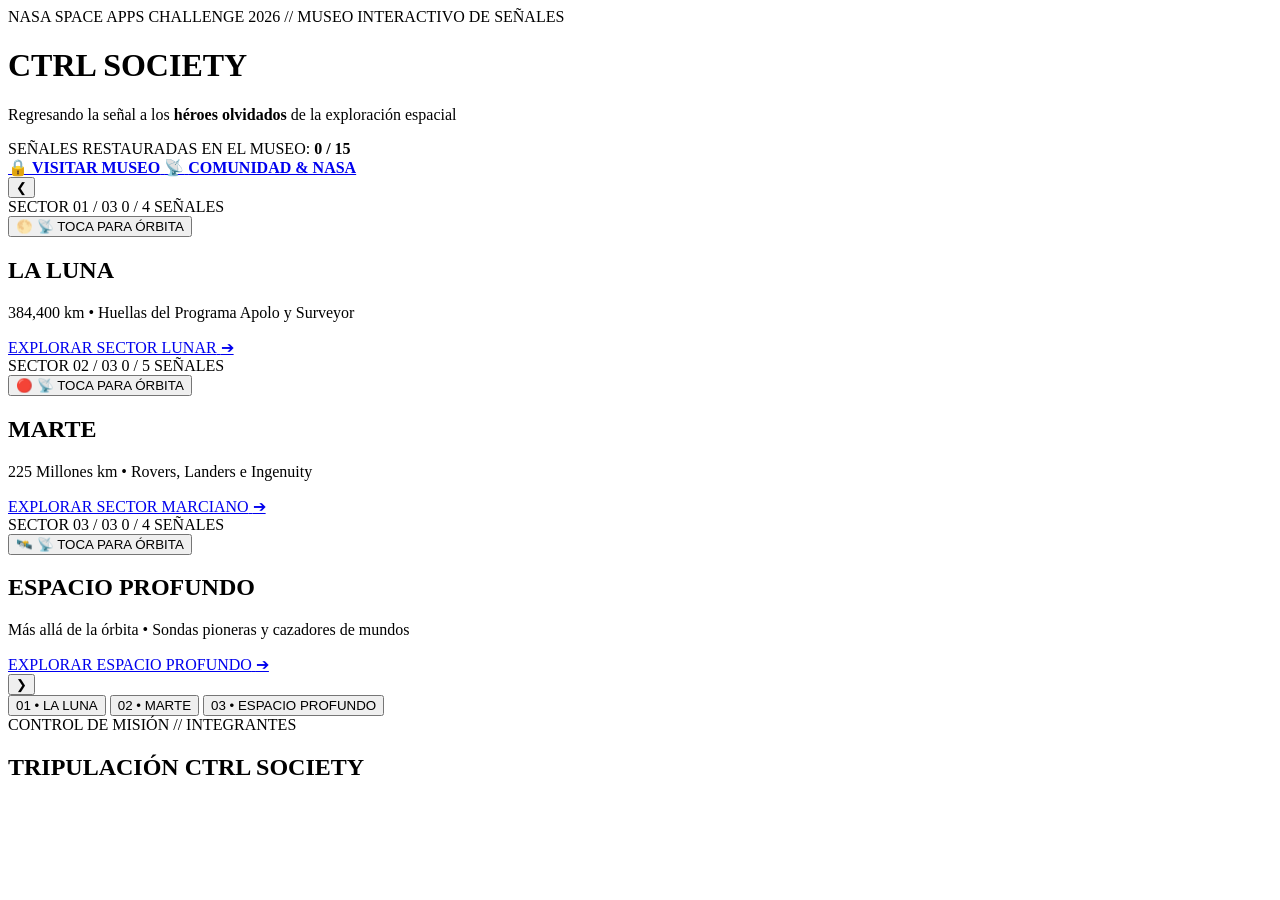
==== commit 4af01898: "Restaurar identidad visual morado-naranja, carrusel lunar y seccion comunidad NASA" ====
--- a/index.html
+++ b/index.html
@@ -3,12 +3,12 @@
 <head>
   <meta charset="UTF-8" />
   <meta name="viewport" content="width=device-width, initial-scale=1.0" />
-  <title>LOST SIGNAL | NASA Space Apps 2026</title>
+  <title>CTRL SOCIETY | NASA Space Apps 2026</title>
   <link rel="preconnect" href="https://fonts.googleapis.com" />
   <link rel="preconnect" href="https://fonts.gstatic.com" crossorigin />
   <link href="https://fonts.googleapis.com/css2?family=Orbitron:wght@600;800&family=Rajdhani:wght@500;600;700&display=swap" rel="stylesheet" />
   <link rel="stylesheet" href="css/base.css" />
-  <link rel="stylesheet" href="css/hub.css?v=3" />
+  <link rel="stylesheet" href="css/hub.css?v=5" />
 </head>
 <body>
   <div class="space-bg" aria-hidden="true">
@@ -21,25 +21,31 @@
       <div class="hud-tag">NASA SPACE APPS CHALLENGE 2026 // MUSEO INTERACTIVO DE SEÑALES</div>
       <div class="brand-title">
         <span class="wave-bars" aria-hidden="true"><i></i><i></i><i></i><i></i></span>
-        <h1>LOST SIGNAL</h1>
+        <h1><span class="title-orange">CTRL</span> <span class="title-purple">SOCIETY</span></h1>
         <span class="wave-bars" aria-hidden="true"><i></i><i></i><i></i><i></i></span>
       </div>
-      <p class="subtitle">Regresando la señal a los héroes olvidados de la exploración espacial</p>
-
-      <div style="display: flex; flex-wrap: wrap; justify-content: center; align-items: center; gap: 0.85rem; margin-top: 1rem;">
-        <div class="progress-pill" style="margin-top: 0;">
+      <p class="subtitle">Regresando la señal a los <strong class="hero-emphasis">héroes olvidados</strong> de la exploración espacial</p>
+
+      <div class="header-pills-row">
+        <div class="progress-pill">
           <span>SEÑALES RESTAURADAS EN EL MUSEO:</span>
           <strong id="global-progress">0 / 15</strong>
         </div>
 
-        <a href="html/museo.html" id="btn-visit-museum" class="progress-pill" style="margin-top: 0; border-color: var(--purple-bright); color: var(--text-main); cursor: pointer; text-decoration: none;">
+        <a href="html/museo.html" id="btn-visit-museum" class="progress-pill pill-museum">
           <span id="museum-btn-icon">🔒</span>
-          <strong id="museum-btn-text" style="color: var(--purple-bright);">VISITAR MUSEO</strong>
+          <strong id="museum-btn-text">VISITAR MUSEO</strong>
         </a>
+
+        <a href="html/comunidad.html" id="btn-comunidad" class="progress-pill pill-community" title="Ver actualizaciones de misiones NASA y foro de la comunidad">
+          <span class="live-dot"></span>
+          <span id="comunidad-btn-icon">📡</span>
+          <strong id="comunidad-btn-text">COMUNIDAD & NASA</strong>
+        </a>
       </div>
     </header>
 
-    <!-- CARRUSEL DE PLANETAS GIGANTES -->
+    <!-- CARRUSEL ORBITAL DE PLANETAS -->
     <section class="sector-carousel" aria-label="Sectores del Museo Espacial">
       <div class="carousel-controls-wrapper">
         <button type="button" class="carousel-btn prev" id="carousel-prev" aria-label="Sector anterior">
@@ -48,9 +54,9 @@
 
         <div class="carousel-viewport" id="carousel-viewport">
           <div class="carousel-track" id="carousel-track">
-            
+
             <!-- SECTOR 01: LA LUNA -->
-            <article class="planet-slide">
+            <article class="planet-slide" data-sector="luna">
               <div class="planet-hud-meta">
                 <span class="mission-code">SECTOR 01 / 03</span>
                 <span class="status-badge lost" id="badge-luna">0 / 4 SEÑALES</span>
@@ -59,7 +65,11 @@
               <div class="giant-planet-stage">
                 <div class="planet-orbit-ring"></div>
                 <div class="planet-orbit-ring inner"></div>
-                <div class="planet-sphere">
+
+                <!-- Órbita dinámica de misiones -->
+                <div class="orbit-system" id="orbit-luna" aria-label="Misiones en órbita lunar"></div>
+
+                <button type="button" class="planet-sphere" aria-expanded="false" aria-label="Seleccionar La Luna para ver misiones en órbita">
                   <img
                     src="assets/Imagenes/sectores/destino_luna.png"
                     alt="La Luna"
@@ -67,9 +77,13 @@
                     onerror="this.style.display='none'"
                   />
                   <span class="fallback-icon">🌕</span>
-                </div>
+                  <span class="planet-scan-hint">📡 TOCA PARA ÓRBITA</span>
+                </button>
                 <div class="planet-base-glow"></div>
               </div>
+
+              <!-- Visor HUD de la misión seleccionada en órbita -->
+              <div class="orbit-telemetry-card" id="telemetry-luna" aria-live="polite"></div>
 
               <div class="planet-info">
                 <h2>LA LUNA</h2>
@@ -82,7 +96,7 @@
             </article>
 
             <!-- SECTOR 02: MARTE -->
-            <article class="planet-slide">
+            <article class="planet-slide" data-sector="marte">
               <div class="planet-hud-meta">
                 <span class="mission-code">SECTOR 02 / 03</span>
                 <span class="status-badge lost" id="badge-marte">0 / 5 SEÑALES</span>
@@ -91,7 +105,11 @@
               <div class="giant-planet-stage">
                 <div class="planet-orbit-ring"></div>
                 <div class="planet-orbit-ring inner"></div>
-                <div class="planet-sphere">
+
+                <!-- Órbita dinámica de misiones -->
+                <div class="orbit-system" id="orbit-marte" aria-label="Misiones en órbita marciana"></div>
+
+                <button type="button" class="planet-sphere" aria-expanded="false" aria-label="Seleccionar Marte para ver misiones en órbita">
                   <img
                     src="assets/Imagenes/sectores/destino_marte.png"
                     alt="Planeta Marte"
@@ -99,9 +117,13 @@
                     onerror="this.style.display='none'"
                   />
                   <span class="fallback-icon">🔴</span>
-                </div>
+                  <span class="planet-scan-hint">📡 TOCA PARA ÓRBITA</span>
+                </button>
                 <div class="planet-base-glow"></div>
               </div>
+
+              <!-- Visor HUD de la misión seleccionada en órbita -->
+              <div class="orbit-telemetry-card" id="telemetry-marte" aria-live="polite"></div>
 
               <div class="planet-info">
                 <h2>MARTE</h2>
@@ -114,7 +136,7 @@
             </article>
 
             <!-- SECTOR 03: ESPACIO PROFUNDO -->
-            <article class="planet-slide">
+            <article class="planet-slide" data-sector="espacio">
               <div class="planet-hud-meta">
                 <span class="mission-code">SECTOR 03 / 03</span>
                 <span class="status-badge lost" id="badge-espacio">0 / 4 SEÑALES</span>
@@ -123,7 +145,11 @@
               <div class="giant-planet-stage">
                 <div class="planet-orbit-ring"></div>
                 <div class="planet-orbit-ring inner"></div>
-                <div class="planet-sphere">
+
+                <!-- Órbita dinámica de misiones -->
+                <div class="orbit-system" id="orbit-espacio" aria-label="Misiones en órbita de espacio profundo"></div>
+
+                <button type="button" class="planet-sphere" aria-expanded="false" aria-label="Seleccionar Espacio Profundo para ver misiones en órbita">
                   <img
                     src="assets/Imagenes/sectores/destino_espacio.png"
                     alt="Espacio Profundo"
@@ -131,9 +157,13 @@
                     onerror="this.style.display='none'"
                   />
                   <span class="fallback-icon">🛰️</span>
-                </div>
+                  <span class="planet-scan-hint">📡 TOCA PARA ÓRBITA</span>
+                </button>
                 <div class="planet-base-glow"></div>
               </div>
+
+              <!-- Visor HUD de la misión seleccionada en órbita -->
+              <div class="orbit-telemetry-card" id="telemetry-espacio" aria-live="polite"></div>
 
               <div class="planet-info">
                 <h2>ESPACIO PROFUNDO</h2>
@@ -160,17 +190,17 @@
       </div>
     </section>
 
-    <!-- TRIPULACIÓN LOST SIGNAL -->
-    <section class="team-section" aria-label="Tripulación Lost Signal">
+    <!-- TRIPULACIÓN CTRL SOCIETY -->
+    <section class="team-section" aria-label="Tripulación Ctrl Society">
       <div class="team-header">
         <span class="hud-tag">CONTROL DE MISIÓN // INTEGRANTES</span>
-        <h2>TRIPULACIÓN LOST SIGNAL</h2>
+        <h2>TRIPULACIÓN CTRL SOCIETY</h2>
       </div>
       <div class="team-grid" id="team-grid"></div>
     </section>
   </main>
 
   <script src="js/data.js"></script>
-  <script src="js/hub.js"></script>
+  <script src="js/hub.js?v=4"></script>
 </body>
 </html>
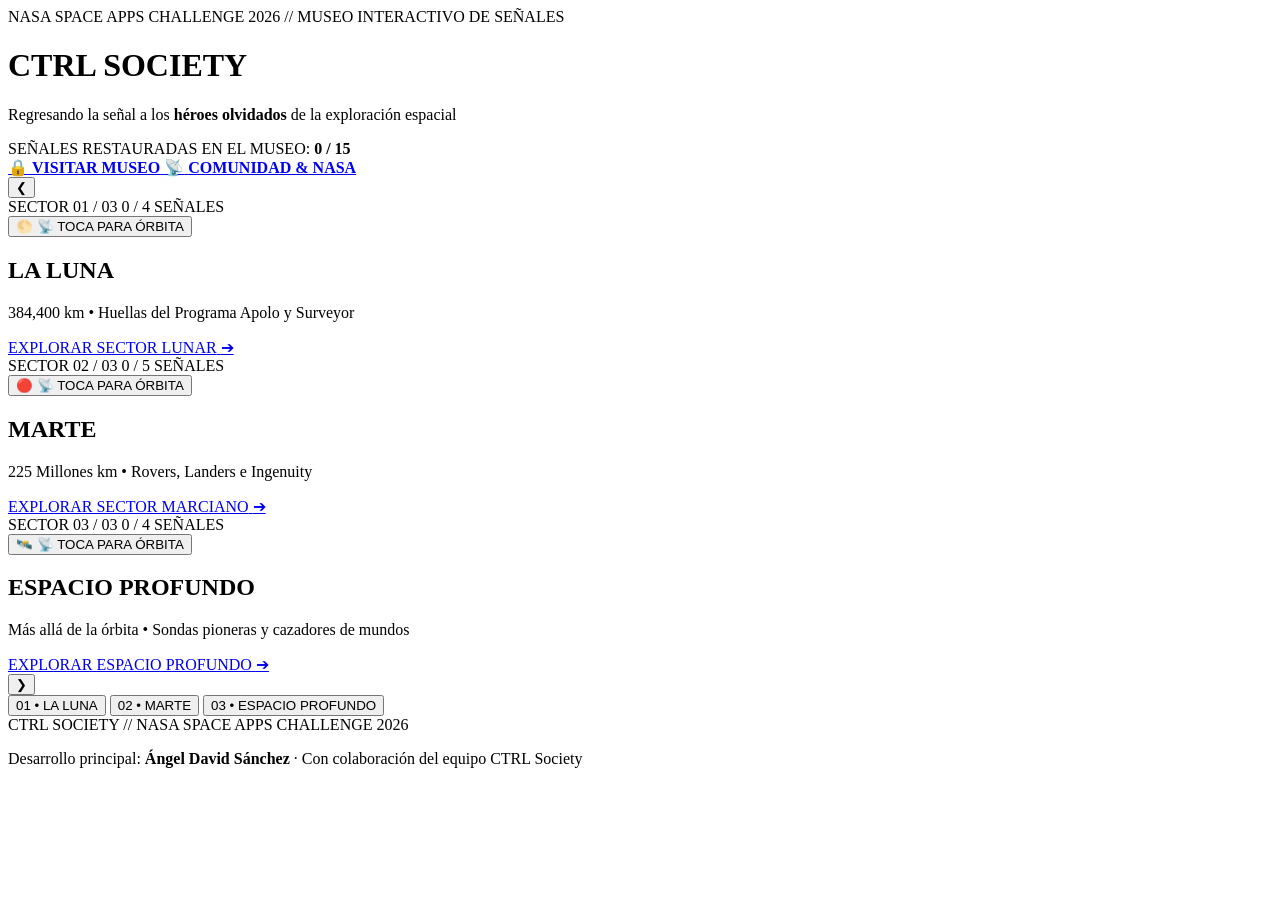
==== commit b1b0080c: "feat: visor orbital de nave, limpieza de hub y esquema SVG de escudo térmico [skip netlify]" ====
--- a/index.html
+++ b/index.html
@@ -65,8 +65,6 @@
               <div class="giant-planet-stage">
                 <div class="planet-orbit-ring"></div>
                 <div class="planet-orbit-ring inner"></div>
-
-                <!-- Órbita dinámica de misiones -->
                 <div class="orbit-system" id="orbit-luna" aria-label="Misiones en órbita lunar"></div>
 
                 <button type="button" class="planet-sphere" aria-expanded="false" aria-label="Seleccionar La Luna para ver misiones en órbita">
@@ -82,7 +80,6 @@
                 <div class="planet-base-glow"></div>
               </div>
 
-              <!-- Visor HUD de la misión seleccionada en órbita -->
               <div class="orbit-telemetry-card" id="telemetry-luna" aria-live="polite"></div>
 
               <div class="planet-info">
@@ -105,8 +102,6 @@
               <div class="giant-planet-stage">
                 <div class="planet-orbit-ring"></div>
                 <div class="planet-orbit-ring inner"></div>
-
-                <!-- Órbita dinámica de misiones -->
                 <div class="orbit-system" id="orbit-marte" aria-label="Misiones en órbita marciana"></div>
 
                 <button type="button" class="planet-sphere" aria-expanded="false" aria-label="Seleccionar Marte para ver misiones en órbita">
@@ -122,7 +117,6 @@
                 <div class="planet-base-glow"></div>
               </div>
 
-              <!-- Visor HUD de la misión seleccionada en órbita -->
               <div class="orbit-telemetry-card" id="telemetry-marte" aria-live="polite"></div>
 
               <div class="planet-info">
@@ -145,8 +139,6 @@
               <div class="giant-planet-stage">
                 <div class="planet-orbit-ring"></div>
                 <div class="planet-orbit-ring inner"></div>
-
-                <!-- Órbita dinámica de misiones -->
                 <div class="orbit-system" id="orbit-espacio" aria-label="Misiones en órbita de espacio profundo"></div>
 
                 <button type="button" class="planet-sphere" aria-expanded="false" aria-label="Seleccionar Espacio Profundo para ver misiones en órbita">
@@ -162,7 +154,6 @@
                 <div class="planet-base-glow"></div>
               </div>
 
-              <!-- Visor HUD de la misión seleccionada en órbita -->
               <div class="orbit-telemetry-card" id="telemetry-espacio" aria-live="polite"></div>
 
               <div class="planet-info">
@@ -190,14 +181,11 @@
       </div>
     </section>
 
-    <!-- TRIPULACIÓN CTRL SOCIETY -->
-    <section class="team-section" aria-label="Tripulación Ctrl Society">
-      <div class="team-header">
-        <span class="hud-tag">CONTROL DE MISIÓN // INTEGRANTES</span>
-        <h2>TRIPULACIÓN CTRL SOCIETY</h2>
-      </div>
-      <div class="team-grid" id="team-grid"></div>
-    </section>
+    <!-- CRÉDITOS DISCRETOS DE MISIÓN -->
+    <footer class="mission-footer">
+      <span class="footer-tag">CTRL SOCIETY // NASA SPACE APPS CHALLENGE 2026</span>
+      <p>Desarrollo principal: <strong>Ángel David Sánchez</strong> · Con colaboración del equipo CTRL Society</p>
+    </footer>
   </main>
 
   <script src="js/data.js"></script>
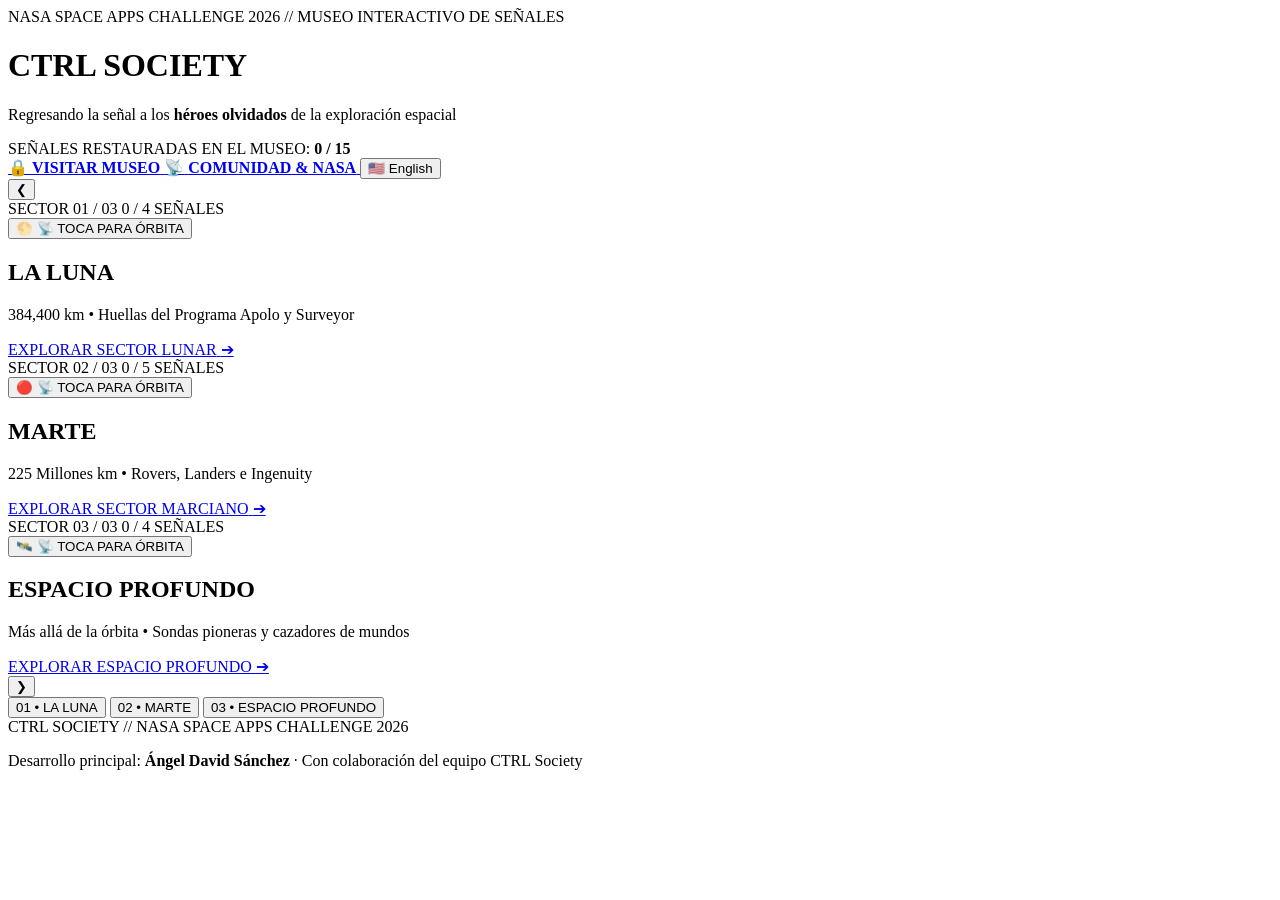
==== commit adf79d85: "feat(i18n): traduccion completa de interfaz, minijuegos y datos [skip netlify]" ====
--- a/index.html
+++ b/index.html
@@ -18,37 +18,49 @@
 
   <main class="screen">
     <header class="hud-header">
-      <div class="hud-tag">NASA SPACE APPS CHALLENGE 2026 // MUSEO INTERACTIVO DE SEÑALES</div>
+      <div class="hud-tag" data-i18n="hudTag">NASA SPACE APPS CHALLENGE 2026 // MUSEO INTERACTIVO DE SEÑALES</div>
       <div class="brand-title">
         <span class="wave-bars" aria-hidden="true"><i></i><i></i><i></i><i></i></span>
         <h1><span class="title-orange">CTRL</span> <span class="title-purple">SOCIETY</span></h1>
         <span class="wave-bars" aria-hidden="true"><i></i><i></i><i></i><i></i></span>
       </div>
-      <p class="subtitle">Regresando la señal a los <strong class="hero-emphasis">héroes olvidados</strong> de la exploración espacial</p>
+      <p class="subtitle">
+        <span data-i18n="heroSubtitle">Regresando la señal a los</span>
+        <strong class="hero-emphasis" data-i18n="heroEmphasis">héroes olvidados</strong>
+        <span data-i18n="heroRest">de la exploración espacial</span>
+      </p>
 
       <div class="header-pills-row">
         <div class="progress-pill">
-          <span>SEÑALES RESTAURADAS EN EL MUSEO:</span>
+          <span data-i18n="restoredInMuseum">SEÑALES RESTAURADAS EN EL MUSEO:</span>
           <strong id="global-progress">0 / 15</strong>
         </div>
 
         <a href="html/museo.html" id="btn-visit-museum" class="progress-pill pill-museum">
           <span id="museum-btn-icon">🔒</span>
-          <strong id="museum-btn-text">VISITAR MUSEO</strong>
+          <strong id="museum-btn-text" data-i18n="visitMuseum">VISITAR MUSEO</strong>
         </a>
 
-        <a href="html/comunidad.html" id="btn-comunidad" class="progress-pill pill-community" title="Ver actualizaciones de misiones NASA y foro de la comunidad">
+        <a href="html/comunidad.html" id="btn-comunidad" class="progress-pill pill-community"
+           data-i18n-title="syncTitle"
+           title="Ver actualizaciones de misiones NASA y foro de la comunidad">
           <span class="live-dot"></span>
           <span id="comunidad-btn-icon">📡</span>
-          <strong id="comunidad-btn-text">COMUNIDAD & NASA</strong>
+          <strong id="comunidad-btn-text" data-i18n="communityBtn">COMUNIDAD &amp; NASA</strong>
         </a>
+
+        <!-- LANGUAGE TOGGLE -->
+        <button type="button" id="btn-language-toggle" class="btn-lang-toggle" aria-label="Switch to English">
+          🇺🇸 English
+        </button>
       </div>
     </header>
 
     <!-- CARRUSEL ORBITAL DE PLANETAS -->
-    <section class="sector-carousel" aria-label="Sectores del Museo Espacial">
+    <section class="sector-carousel" data-i18n-aria="ariaCarousel" aria-label="Sectores del Museo Espacial">
       <div class="carousel-controls-wrapper">
-        <button type="button" class="carousel-btn prev" id="carousel-prev" aria-label="Sector anterior">
+        <button type="button" class="carousel-btn prev" id="carousel-prev"
+                data-i18n-aria="prevSector" aria-label="Sector anterior">
           ❮
         </button>
 
@@ -58,16 +70,20 @@
             <!-- SECTOR 01: LA LUNA -->
             <article class="planet-slide" data-sector="luna">
               <div class="planet-hud-meta">
-                <span class="mission-code">SECTOR 01 / 03</span>
+                <span class="mission-code" data-i18n="sectorCode1">SECTOR 01 / 03</span>
                 <span class="status-badge lost" id="badge-luna">0 / 4 SEÑALES</span>
               </div>
 
               <div class="giant-planet-stage">
                 <div class="planet-orbit-ring"></div>
                 <div class="planet-orbit-ring inner"></div>
-                <div class="orbit-system" id="orbit-luna" aria-label="Misiones en órbita lunar"></div>
-
-                <button type="button" class="planet-sphere" aria-expanded="false" aria-label="Seleccionar La Luna para ver misiones en órbita">
+                <div class="orbit-system" id="orbit-luna"
+                     data-i18n-aria="ariaOrbitLuna"
+                     aria-label="Misiones en órbita lunar"></div>
+
+                <button type="button" class="planet-sphere" aria-expanded="false"
+                        data-i18n-aria="ariaLunaBtn"
+                        aria-label="Seleccionar La Luna para ver misiones en órbita">
                   <img
                     src="assets/Imagenes/sectores/destino_luna.png"
                     alt="La Luna"
@@ -75,7 +91,7 @@
                     onerror="this.style.display='none'"
                   />
                   <span class="fallback-icon">🌕</span>
-                  <span class="planet-scan-hint">📡 TOCA PARA ÓRBITA</span>
+                  <span class="planet-scan-hint" data-i18n="touchOrbit">📡 TOCA PARA ÓRBITA</span>
                 </button>
                 <div class="planet-base-glow"></div>
               </div>
@@ -83,10 +99,10 @@
               <div class="orbit-telemetry-card" id="telemetry-luna" aria-live="polite"></div>
 
               <div class="planet-info">
-                <h2>LA LUNA</h2>
-                <p class="planet-hook">384,400 km • Huellas del Programa Apolo y Surveyor</p>
+                <h2 data-i18n="lunaTitle">LA LUNA</h2>
+                <p class="planet-hook" data-i18n="lunaHook">384,400 km • Huellas del Programa Apolo y Surveyor</p>
                 <a href="html/sector.html?sector=luna" class="btn-mission planet-cta">
-                  <span>EXPLORAR SECTOR LUNAR</span>
+                  <span data-i18n="exploreLuna">EXPLORAR SECTOR LUNAR</span>
                   <span class="arrow">➔</span>
                 </a>
               </div>
@@ -95,16 +111,20 @@
             <!-- SECTOR 02: MARTE -->
             <article class="planet-slide" data-sector="marte">
               <div class="planet-hud-meta">
-                <span class="mission-code">SECTOR 02 / 03</span>
+                <span class="mission-code" data-i18n="sectorCode2">SECTOR 02 / 03</span>
                 <span class="status-badge lost" id="badge-marte">0 / 5 SEÑALES</span>
               </div>
 
               <div class="giant-planet-stage">
                 <div class="planet-orbit-ring"></div>
                 <div class="planet-orbit-ring inner"></div>
-                <div class="orbit-system" id="orbit-marte" aria-label="Misiones en órbita marciana"></div>
-
-                <button type="button" class="planet-sphere" aria-expanded="false" aria-label="Seleccionar Marte para ver misiones en órbita">
+                <div class="orbit-system" id="orbit-marte"
+                     data-i18n-aria="ariaOrbitMarte"
+                     aria-label="Misiones en órbita marciana"></div>
+
+                <button type="button" class="planet-sphere" aria-expanded="false"
+                        data-i18n-aria="ariaMarteBtn"
+                        aria-label="Seleccionar Marte para ver misiones en órbita">
                   <img
                     src="assets/Imagenes/sectores/destino_marte.png"
                     alt="Planeta Marte"
@@ -112,7 +132,7 @@
                     onerror="this.style.display='none'"
                   />
                   <span class="fallback-icon">🔴</span>
-                  <span class="planet-scan-hint">📡 TOCA PARA ÓRBITA</span>
+                  <span class="planet-scan-hint" data-i18n="touchOrbit">📡 TOCA PARA ÓRBITA</span>
                 </button>
                 <div class="planet-base-glow"></div>
               </div>
@@ -120,10 +140,10 @@
               <div class="orbit-telemetry-card" id="telemetry-marte" aria-live="polite"></div>
 
               <div class="planet-info">
-                <h2>MARTE</h2>
-                <p class="planet-hook">225 Millones km • Rovers, Landers e Ingenuity</p>
+                <h2 data-i18n="marteTitle">MARTE</h2>
+                <p class="planet-hook" data-i18n="marteHook">225 Millones km • Rovers, Landers e Ingenuity</p>
                 <a href="html/sector.html?sector=marte" class="btn-mission planet-cta">
-                  <span>EXPLORAR SECTOR MARCIANO</span>
+                  <span data-i18n="exploreMarte">EXPLORAR SECTOR MARCIANO</span>
                   <span class="arrow">➔</span>
                 </a>
               </div>
@@ -132,16 +152,20 @@
             <!-- SECTOR 03: ESPACIO PROFUNDO -->
             <article class="planet-slide" data-sector="espacio">
               <div class="planet-hud-meta">
-                <span class="mission-code">SECTOR 03 / 03</span>
+                <span class="mission-code" data-i18n="sectorCode3">SECTOR 03 / 03</span>
                 <span class="status-badge lost" id="badge-espacio">0 / 4 SEÑALES</span>
               </div>
 
               <div class="giant-planet-stage">
                 <div class="planet-orbit-ring"></div>
                 <div class="planet-orbit-ring inner"></div>
-                <div class="orbit-system" id="orbit-espacio" aria-label="Misiones en órbita de espacio profundo"></div>
-
-                <button type="button" class="planet-sphere" aria-expanded="false" aria-label="Seleccionar Espacio Profundo para ver misiones en órbita">
+                <div class="orbit-system" id="orbit-espacio"
+                     data-i18n-aria="ariaOrbitEspacio"
+                     aria-label="Misiones en órbita de espacio profundo"></div>
+
+                <button type="button" class="planet-sphere" aria-expanded="false"
+                        data-i18n-aria="ariaEspacioBtn"
+                        aria-label="Seleccionar Espacio Profundo para ver misiones en órbita">
                   <img
                     src="assets/Imagenes/sectores/destino_espacio.png"
                     alt="Espacio Profundo"
@@ -149,7 +173,7 @@
                     onerror="this.style.display='none'"
                   />
                   <span class="fallback-icon">🛰️</span>
-                  <span class="planet-scan-hint">📡 TOCA PARA ÓRBITA</span>
+                  <span class="planet-scan-hint" data-i18n="touchOrbit">📡 TOCA PARA ÓRBITA</span>
                 </button>
                 <div class="planet-base-glow"></div>
               </div>
@@ -157,10 +181,10 @@
               <div class="orbit-telemetry-card" id="telemetry-espacio" aria-live="polite"></div>
 
               <div class="planet-info">
-                <h2>ESPACIO PROFUNDO</h2>
-                <p class="planet-hook">Más allá de la órbita • Sondas pioneras y cazadores de mundos</p>
+                <h2 data-i18n="espacioTitle">ESPACIO PROFUNDO</h2>
+                <p class="planet-hook" data-i18n="espacioHook">Más allá de la órbita • Sondas pioneras y cazadores de mundos</p>
                 <a href="html/sector.html?sector=espacio" class="btn-mission planet-cta">
-                  <span>EXPLORAR ESPACIO PROFUNDO</span>
+                  <span data-i18n="exploreEspacio">EXPLORAR ESPACIO PROFUNDO</span>
                   <span class="arrow">➔</span>
                 </a>
               </div>
@@ -169,26 +193,33 @@
           </div>
         </div>
 
-        <button type="button" class="carousel-btn next" id="carousel-next" aria-label="Siguiente sector">
+        <button type="button" class="carousel-btn next" id="carousel-next"
+                data-i18n-aria="nextSector" aria-label="Siguiente sector">
           ❯
         </button>
       </div>
 
-      <div class="carousel-indicators" role="tablist" aria-label="Seleccionar sector">
-        <button type="button" class="indicator-pill active" data-index="0">01 • LA LUNA</button>
-        <button type="button" class="indicator-pill" data-index="1">02 • MARTE</button>
-        <button type="button" class="indicator-pill" data-index="2">03 • ESPACIO PROFUNDO</button>
+      <div class="carousel-indicators" role="tablist"
+           data-i18n-aria="ariaSelectSector" aria-label="Seleccionar sector">
+        <button type="button" class="indicator-pill active" data-index="0" data-i18n="indicator1">01 • LA LUNA</button>
+        <button type="button" class="indicator-pill" data-index="1" data-i18n="indicator2">02 • MARTE</button>
+        <button type="button" class="indicator-pill" data-index="2" data-i18n="indicator3">03 • ESPACIO PROFUNDO</button>
       </div>
     </section>
 
     <!-- CRÉDITOS DISCRETOS DE MISIÓN -->
     <footer class="mission-footer">
-      <span class="footer-tag">CTRL SOCIETY // NASA SPACE APPS CHALLENGE 2026</span>
-      <p>Desarrollo principal: <strong>Ángel David Sánchez</strong> · Con colaboración del equipo CTRL Society</p>
+      <span class="footer-tag" data-i18n="footerTag">CTRL SOCIETY // NASA SPACE APPS CHALLENGE 2026</span>
+      <p>
+        <span data-i18n="footerCredit">Desarrollo principal:</span>
+        <strong>Ángel David Sánchez</strong>
+        <span data-i18n="footerTeam">· Con colaboración del equipo CTRL Society</span>
+      </p>
     </footer>
   </main>
 
+  <script src="js/translations.js"></script>
   <script src="js/data.js"></script>
-  <script src="js/hub.js?v=4"></script>
+  <script src="js/hub.js?v=5"></script>
 </body>
-</html>+</html>
